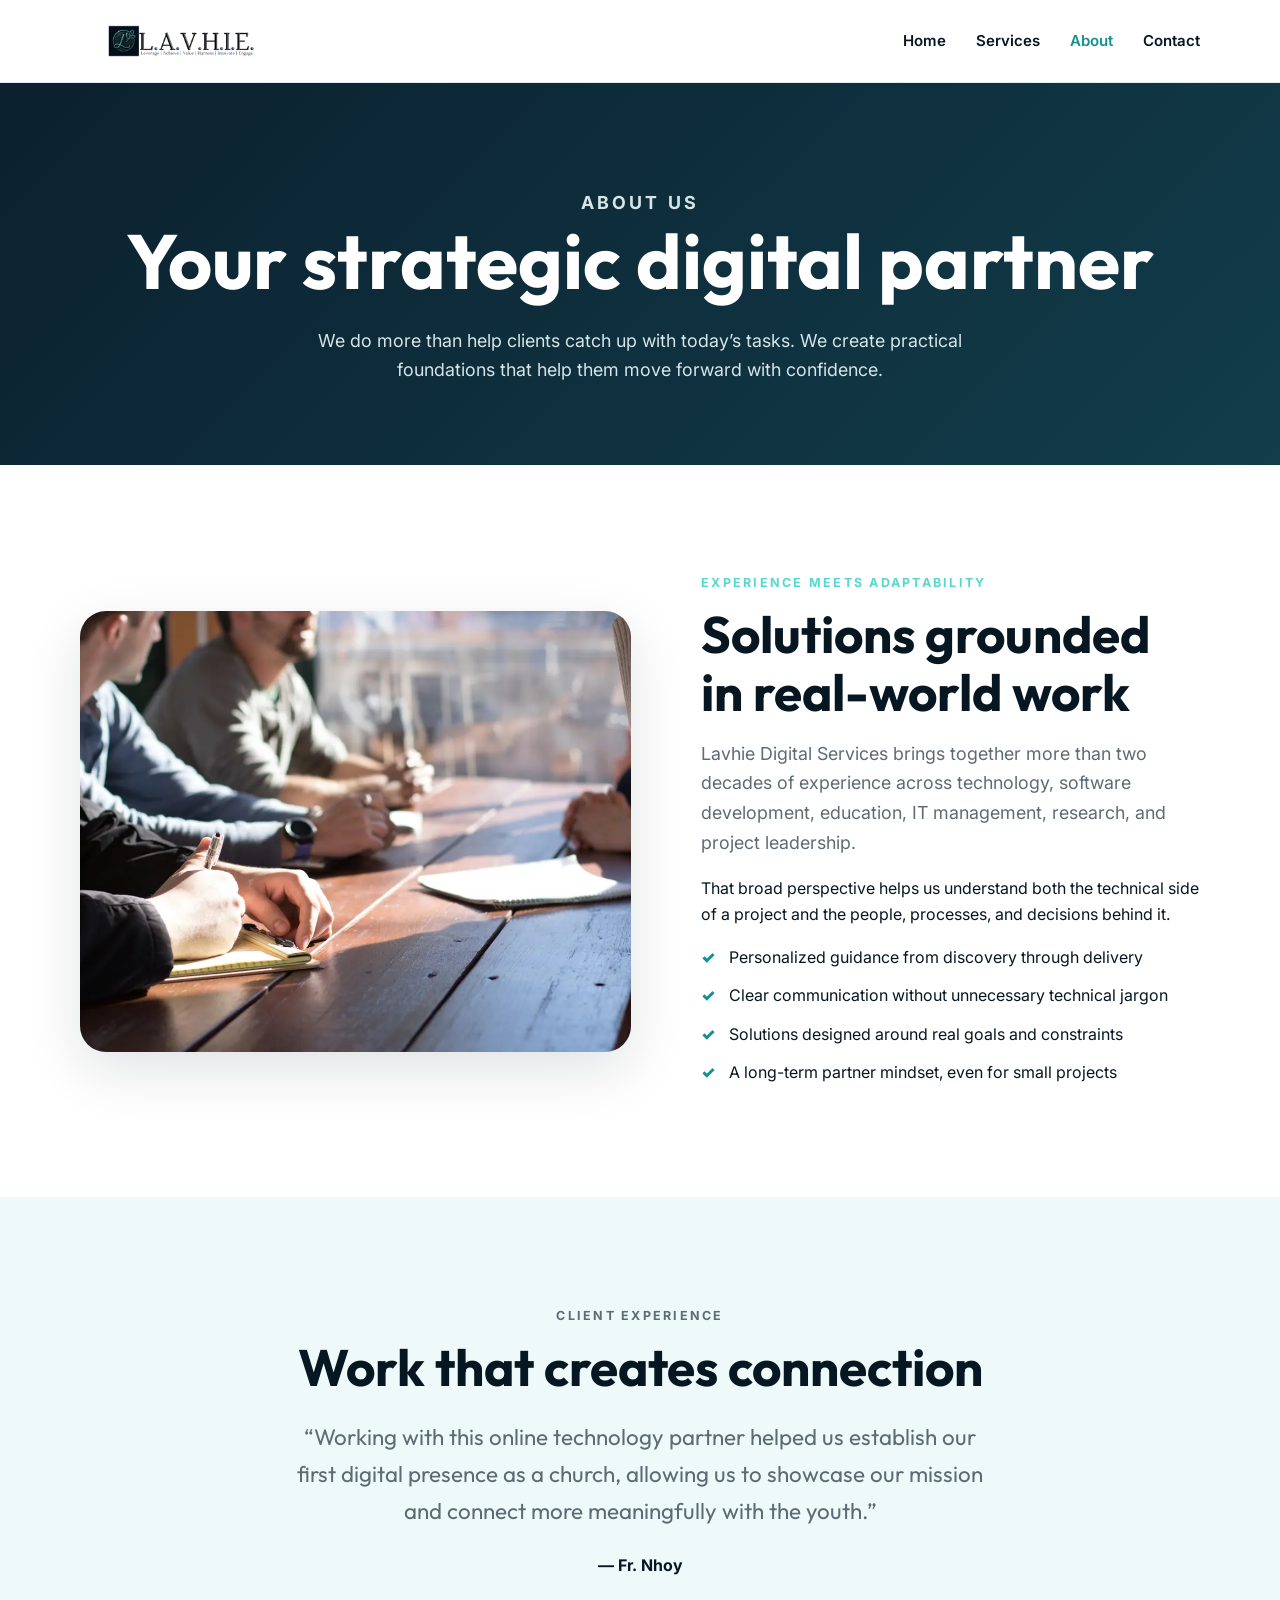
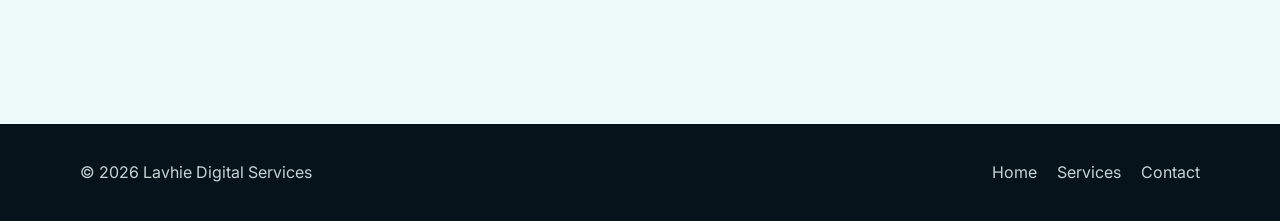
==== about.html @ f2f4be02 "Build initial Lavhie Digital staging website" ====
<!doctype html><html lang="en"><head><meta charset="utf-8"><meta name="viewport" content="width=device-width,initial-scale=1"><meta name="description" content="Meet Lavhie Digital Services, a strategic technology and productivity partner for businesses, organizations, and professionals."><title>About | Lavhie Digital</title><link rel="preconnect" href="https://fonts.googleapis.com"><link rel="preconnect" href="https://fonts.gstatic.com" crossorigin><link href="https://fonts.googleapis.com/css2?family=Inter:wght@400;500;600;700&family=Outfit:wght@500;600;700&display=swap" rel="stylesheet"><link rel="stylesheet" href="assets/css/style.css"></head><body><header class="site-header"><nav class="nav container"><a class="brand" href="index.html"><img src="assets/images/logo.webp" alt="Lavhie Digital Services"></a><button class="menu" aria-label="Open navigation">☰</button><div class="nav-links"><a href="index.html">Home</a><a href="services.html">Services</a><a class="active" href="about.html">About</a><a href="contact.html">Contact</a></div></nav></header><main>
<section class="page-hero"><div class="container"><p class="eyebrow">About us</p><h1>Your strategic digital partner</h1><p>We do more than help clients catch up with today’s tasks. We create practical foundations that help them move forward with confidence.</p></div></section>
<section class="section"><div class="container split"><img src="assets/images/about.webp" alt="Team collaborating around a table"><div><p class="eyebrow">Experience meets adaptability</p><h2>Solutions grounded in real-world work</h2><p class="lead">Lavhie Digital Services brings together more than two decades of experience across technology, software development, education, IT management, research, and project leadership.</p><p>That broad perspective helps us understand both the technical side of a project and the people, processes, and decisions behind it.</p><ul class="checks"><li>Personalized guidance from discovery through delivery</li><li>Clear communication without unnecessary technical jargon</li><li>Solutions designed around real goals and constraints</li><li>A long-term partner mindset, even for small projects</li></ul></div></div></section>
<section class="section section-soft"><div class="container"><div class="section-head"><p class="eyebrow">Client experience</p><h2>Work that creates connection</h2><p class="quote">“Working with this online technology partner helped us establish our first digital presence as a church, allowing us to showcase our mission and connect more meaningfully with the youth.”</p><strong>— Fr. Nhoy</strong></div></div></section>
</main><footer class="site-footer"><div class="container footer-row"><span>© <span data-year></span> Lavhie Digital Services</span><div class="footer-links"><a href="index.html">Home</a><a href="services.html">Services</a><a href="contact.html">Contact</a></div></div></footer><script src="assets/js/main.js"></script></body></html>
---- assets/css/style.css ----
:root{--ink:#071722;--navy:#0b202e;--teal:#58d7d1;--teal-dark:#168f91;--mist:#eefafa;--white:#fff;--muted:#5d6b74;--line:#dce7e9;--shadow:0 18px 55px rgba(7,23,34,.12)}
*{box-sizing:border-box}html{scroll-behavior:smooth}body{margin:0;font-family:Inter,Arial,sans-serif;color:var(--ink);line-height:1.65;background:#fff}a{color:inherit;text-decoration:none}img{max-width:100%;display:block}.container{width:min(1120px,calc(100% - 40px));margin:auto}
.site-header{position:sticky;top:0;z-index:20;background:rgba(255,255,255,.94);backdrop-filter:blur(12px);border-bottom:1px solid rgba(220,231,233,.8)}.nav{height:82px;display:flex;align-items:center;justify-content:space-between}.brand img{width:205px;height:66px;object-fit:contain}.nav-links{display:flex;align-items:center;gap:30px}.nav-links a{font-weight:600;font-size:.94rem}.nav-links a:hover,.nav-links a.active{color:var(--teal-dark)}.menu{display:none;border:0;background:none;font-size:1.6rem}
.hero{min-height:690px;display:grid;place-items:center;text-align:center;color:#fff;background:linear-gradient(90deg,rgba(4,18,27,.88),rgba(4,18,27,.68)),url('../images/hero.webp') center/cover}.hero-inner{max-width:880px;padding:90px 0}.eyebrow{text-transform:uppercase;letter-spacing:.18em;font-size:.78rem;font-weight:700;color:var(--teal)}h1,h2,h3{font-family:Outfit,Inter,sans-serif;line-height:1.12;margin-top:0}h1{font-size:clamp(2.7rem,6vw,5.2rem);margin-bottom:22px}h2{font-size:clamp(2rem,4vw,3.3rem);margin-bottom:18px}h3{font-size:1.35rem}.hero p{font-size:1.18rem;max-width:740px;margin:0 auto 30px}.tagline{font-weight:700;letter-spacing:.06em}.actions{display:flex;justify-content:center;gap:14px;flex-wrap:wrap}.btn{display:inline-flex;align-items:center;justify-content:center;min-height:50px;padding:0 25px;border-radius:999px;font-weight:700;border:1px solid var(--teal);background:var(--teal);color:var(--ink)}.btn:hover{transform:translateY(-2px)}.btn-outline{background:transparent;color:#fff;border-color:#fff}.btn-dark{background:var(--navy);color:#fff;border-color:var(--navy)}
.section{padding:96px 0}.section-soft{background:var(--mist)}.section-dark{background:var(--navy);color:#fff}.section-head{max-width:700px;margin:0 auto 50px;text-align:center}.section-head p{color:var(--muted)}.section-dark .section-head p{color:#c9d7dc}.split{display:grid;grid-template-columns:1.05fr .95fr;gap:70px;align-items:center}.split img{border-radius:26px;box-shadow:var(--shadow);aspect-ratio:5/4;object-fit:cover}.lead{font-size:1.12rem;color:var(--muted)}
.grid{display:grid;grid-template-columns:repeat(3,1fr);gap:24px}.card{padding:32px;border:1px solid var(--line);border-radius:22px;background:#fff;box-shadow:0 10px 35px rgba(7,23,34,.06)}.card-icon{width:48px;height:48px;border-radius:14px;display:grid;place-items:center;background:var(--mist);color:var(--teal-dark);font-weight:800;margin-bottom:24px}.card p{color:var(--muted);margin-bottom:0}.checks{padding:0;list-style:none}.checks li{margin:12px 0;padding-left:28px;position:relative}.checks li:before{content:'✓';position:absolute;left:0;color:var(--teal-dark);font-weight:900}.page-hero{padding:105px 0 80px;background:linear-gradient(135deg,var(--navy),#123d4b);color:#fff;text-align:center}.page-hero p{max-width:720px;margin:auto;color:#d6e5e8;font-size:1.12rem}
.faq{max-width:850px;margin:auto}.faq details{border-bottom:1px solid var(--line);padding:20px 0}.faq summary{font-weight:700;cursor:pointer}.faq p{color:var(--muted)}.quote{font-size:1.4rem;font-family:Outfit,sans-serif}.contact-grid{display:grid;grid-template-columns:.8fr 1.2fr;gap:50px}.contact-card{background:var(--navy);color:#fff;padding:40px;border-radius:24px}.contact-card a{color:var(--teal)}form{display:grid;gap:18px}label{font-weight:700;font-size:.9rem}input,textarea{width:100%;padding:15px;border:1px solid #cad8dc;border-radius:12px;font:inherit}textarea{min-height:150px;resize:vertical}
.cta{text-align:center}.site-footer{padding:35px 0;background:#06131b;color:#c7d2d6}.footer-row{display:flex;justify-content:space-between;gap:30px;align-items:center}.footer-links{display:flex;gap:20px}.small{font-size:.88rem;color:var(--muted)}
@media(max-width:800px){.menu{display:block}.nav-links{display:none;position:absolute;top:82px;left:0;right:0;background:#fff;padding:24px 20px;flex-direction:column;box-shadow:var(--shadow)}.nav-links.open{display:flex}.split,.contact-grid{grid-template-columns:1fr;gap:40px}.grid{grid-template-columns:1fr}.section{padding:70px 0}.hero{min-height:620px}.footer-row{flex-direction:column;text-align:center}}
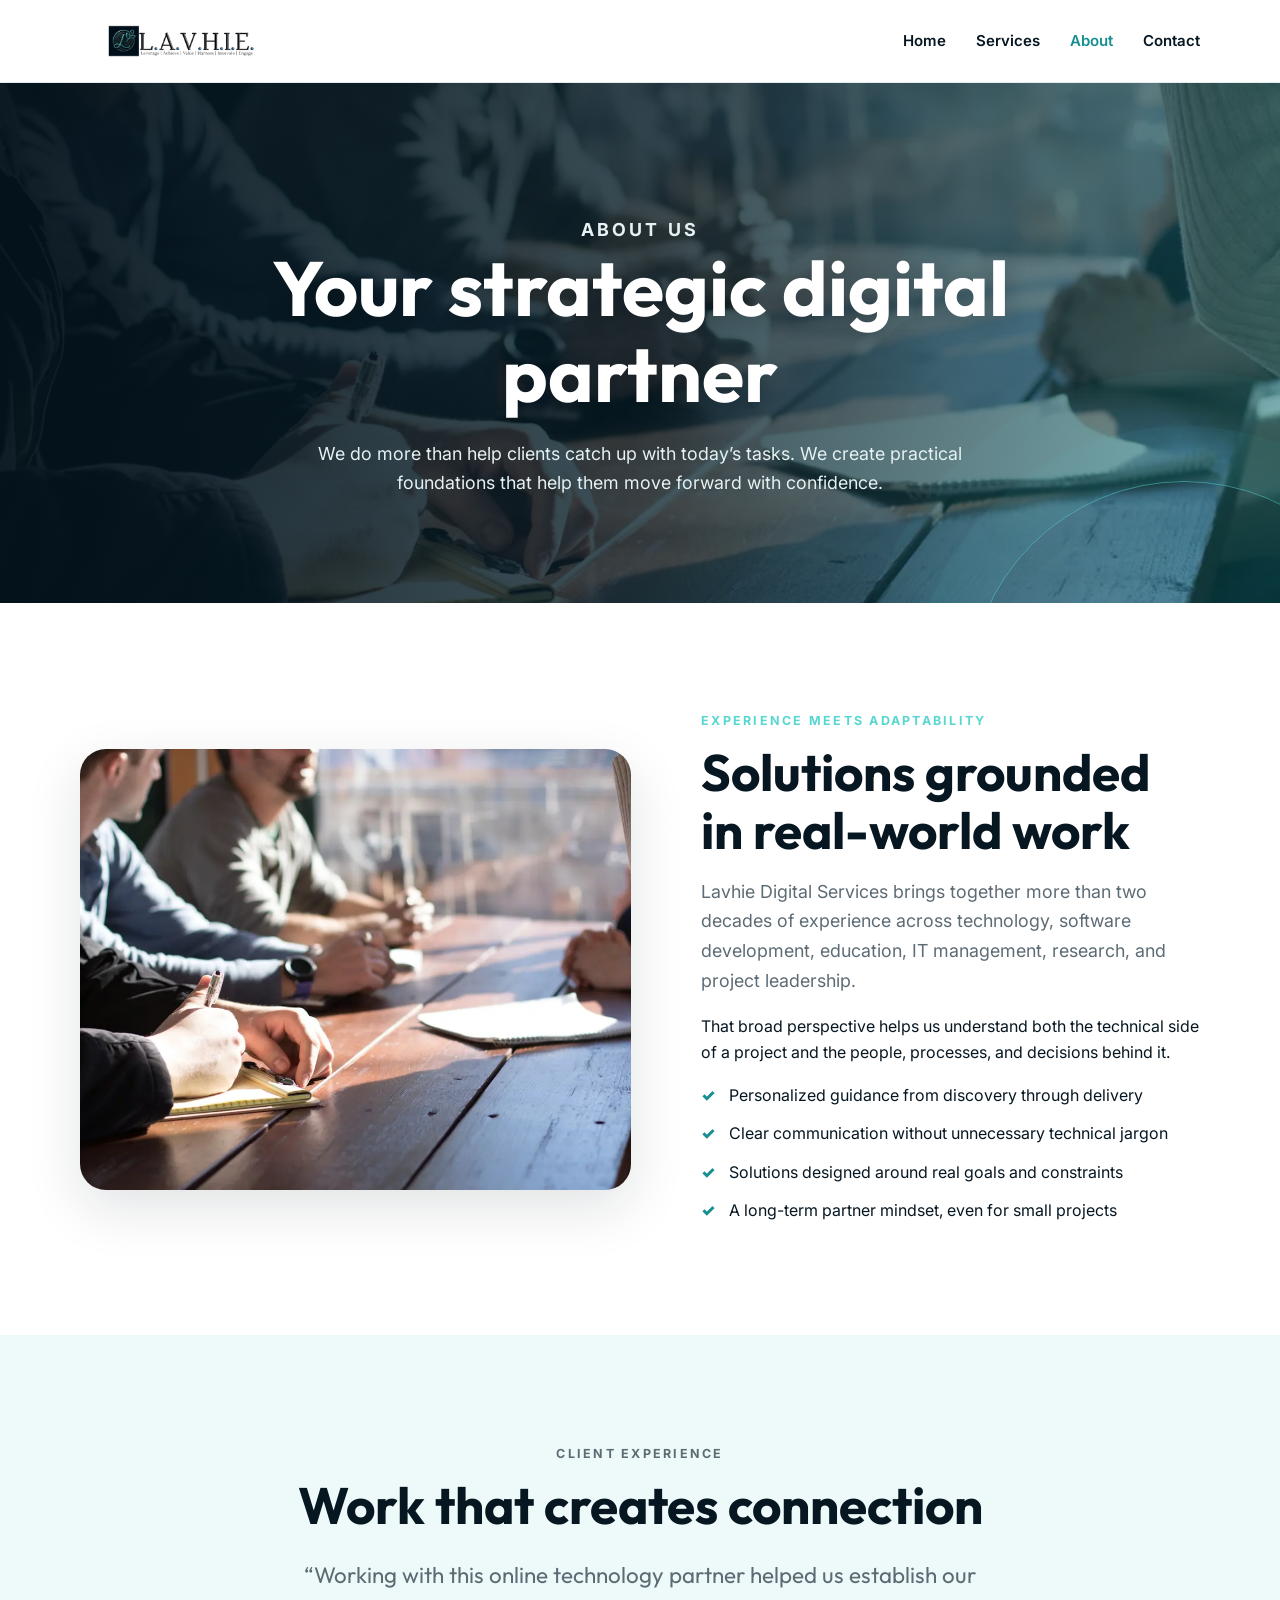
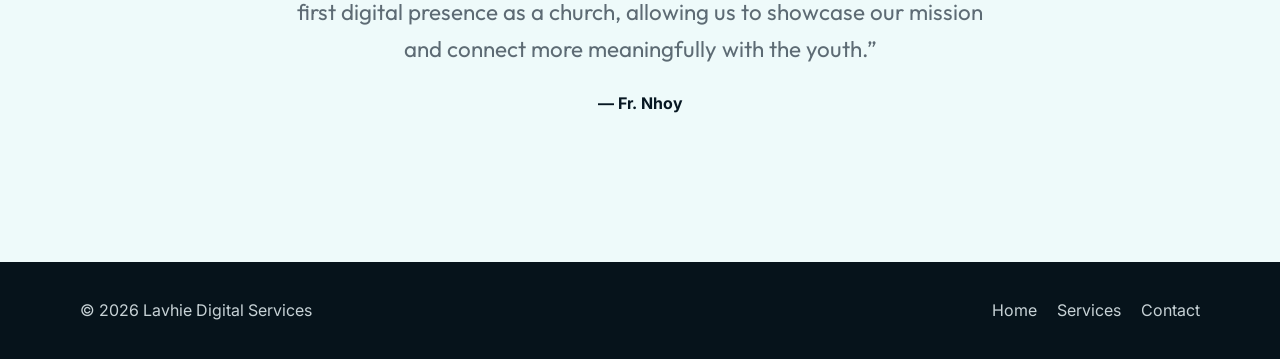
==== commit 2eb1fffa: "Redesign interior page banners" ====
--- a/about.html
+++ b/about.html
@@ -1,5 +1,5 @@
 <!doctype html><html lang="en"><head><meta charset="utf-8"><meta name="viewport" content="width=device-width,initial-scale=1"><meta name="description" content="Meet Lavhie Digital Services, a strategic technology and productivity partner for businesses, organizations, and professionals."><title>About | Lavhie Digital</title><link rel="preconnect" href="https://fonts.googleapis.com"><link rel="preconnect" href="https://fonts.gstatic.com" crossorigin><link href="https://fonts.googleapis.com/css2?family=Inter:wght@400;500;600;700&family=Outfit:wght@500;600;700&display=swap" rel="stylesheet"><link rel="stylesheet" href="assets/css/style.css"></head><body><header class="site-header"><nav class="nav container"><a class="brand" href="index.html"><img src="assets/images/logo.webp" alt="Lavhie Digital Services"></a><button class="menu" aria-label="Open navigation">☰</button><div class="nav-links"><a href="index.html">Home</a><a href="services.html">Services</a><a class="active" href="about.html">About</a><a href="contact.html">Contact</a></div></nav></header><main>
-<section class="page-hero"><div class="container"><p class="eyebrow">About us</p><h1>Your strategic digital partner</h1><p>We do more than help clients catch up with today’s tasks. We create practical foundations that help them move forward with confidence.</p></div></section>
+<section class="page-hero about-banner"><div class="container"><p class="eyebrow">About us</p><h1>Your strategic digital partner</h1><p>We do more than help clients catch up with today’s tasks. We create practical foundations that help them move forward with confidence.</p></div></section>
 <section class="section"><div class="container split"><img src="assets/images/about.webp" alt="Team collaborating around a table"><div><p class="eyebrow">Experience meets adaptability</p><h2>Solutions grounded in real-world work</h2><p class="lead">Lavhie Digital Services brings together more than two decades of experience across technology, software development, education, IT management, research, and project leadership.</p><p>That broad perspective helps us understand both the technical side of a project and the people, processes, and decisions behind it.</p><ul class="checks"><li>Personalized guidance from discovery through delivery</li><li>Clear communication without unnecessary technical jargon</li><li>Solutions designed around real goals and constraints</li><li>A long-term partner mindset, even for small projects</li></ul></div></div></section>
 <section class="section section-soft"><div class="container"><div class="section-head"><p class="eyebrow">Client experience</p><h2>Work that creates connection</h2><p class="quote">“Working with this online technology partner helped us establish our first digital presence as a church, allowing us to showcase our mission and connect more meaningfully with the youth.”</p><strong>— Fr. Nhoy</strong></div></div></section>
 </main><footer class="site-footer"><div class="container footer-row"><span>© <span data-year></span> Lavhie Digital Services</span><div class="footer-links"><a href="index.html">Home</a><a href="services.html">Services</a><a href="contact.html">Contact</a></div></div></footer><script src="assets/js/main.js"></script></body></html>
--- a/assets/css/style.css
+++ b/assets/css/style.css
@@ -4,6 +4,7 @@
 .hero{min-height:690px;display:grid;place-items:center;text-align:center;color:#fff;background:linear-gradient(90deg,rgba(4,18,27,.88),rgba(4,18,27,.68)),url('../images/hero.webp') center/cover}.hero-inner{max-width:880px;padding:90px 0}.eyebrow{text-transform:uppercase;letter-spacing:.18em;font-size:.78rem;font-weight:700;color:var(--teal)}h1,h2,h3{font-family:Outfit,Inter,sans-serif;line-height:1.12;margin-top:0}h1{font-size:clamp(2.7rem,6vw,5.2rem);margin-bottom:22px}h2{font-size:clamp(2rem,4vw,3.3rem);margin-bottom:18px}h3{font-size:1.35rem}.hero p{font-size:1.18rem;max-width:740px;margin:0 auto 30px}.tagline{font-weight:700;letter-spacing:.06em}.actions{display:flex;justify-content:center;gap:14px;flex-wrap:wrap}.btn{display:inline-flex;align-items:center;justify-content:center;min-height:50px;padding:0 25px;border-radius:999px;font-weight:700;border:1px solid var(--teal);background:var(--teal);color:var(--ink)}.btn:hover{transform:translateY(-2px)}.btn-outline{background:transparent;color:#fff;border-color:#fff}.btn-dark{background:var(--navy);color:#fff;border-color:var(--navy)}
 .section{padding:96px 0}.section-soft{background:var(--mist)}.section-dark{background:var(--navy);color:#fff}.section-head{max-width:700px;margin:0 auto 50px;text-align:center}.section-head p{color:var(--muted)}.section-dark .section-head p{color:#c9d7dc}.split{display:grid;grid-template-columns:1.05fr .95fr;gap:70px;align-items:center}.split img{border-radius:26px;box-shadow:var(--shadow);aspect-ratio:5/4;object-fit:cover}.lead{font-size:1.12rem;color:var(--muted)}
 .grid{display:grid;grid-template-columns:repeat(3,1fr);gap:24px}.card{padding:32px;border:1px solid var(--line);border-radius:22px;background:#fff;box-shadow:0 10px 35px rgba(7,23,34,.06)}.card-icon{width:48px;height:48px;border-radius:14px;display:grid;place-items:center;background:var(--mist);color:var(--teal-dark);font-weight:800;margin-bottom:24px}.card p{color:var(--muted);margin-bottom:0}.checks{padding:0;list-style:none}.checks li{margin:12px 0;padding-left:28px;position:relative}.checks li:before{content:'✓';position:absolute;left:0;color:var(--teal-dark);font-weight:900}.page-hero{padding:105px 0 80px;background:linear-gradient(135deg,var(--navy),#123d4b);color:#fff;text-align:center}.page-hero p{max-width:720px;margin:auto;color:#d6e5e8;font-size:1.12rem}
+.page-hero{position:relative;isolation:isolate;overflow:hidden;padding:132px 0 105px;background-position:center;background-size:cover}.page-hero:before{content:'';position:absolute;inset:0;z-index:-2;background:linear-gradient(100deg,rgba(4,18,27,.95),rgba(4,28,39,.78),rgba(12,103,108,.5))}.page-hero:after{content:'';position:absolute;z-index:-1;width:430px;height:430px;right:-120px;bottom:-310px;border-radius:50%;border:1px solid rgba(88,215,209,.5);box-shadow:0 0 0 55px rgba(88,215,209,.05),0 0 0 110px rgba(88,215,209,.035)}.page-hero.services-banner{background-image:url('../images/digital-solutions.webp');background-position:center 42%}.page-hero.about-banner{background-image:url('../images/about.webp');background-position:center 48%}.page-hero.contact-banner{background-image:url('../images/hero.webp');background-position:center 58%}.page-hero h1{max-width:900px;margin-left:auto;margin-right:auto;text-shadow:0 4px 22px rgba(0,0,0,.24)}.page-hero p{color:#e5f1f2}
 .faq{max-width:850px;margin:auto}.faq details{border-bottom:1px solid var(--line);padding:20px 0}.faq summary{font-weight:700;cursor:pointer}.faq p{color:var(--muted)}.quote{font-size:1.4rem;font-family:Outfit,sans-serif}.contact-grid{display:grid;grid-template-columns:.8fr 1.2fr;gap:50px}.contact-card{background:var(--navy);color:#fff;padding:40px;border-radius:24px}.contact-card a{color:var(--teal)}form{display:grid;gap:18px}label{font-weight:700;font-size:.9rem}input,textarea{width:100%;padding:15px;border:1px solid #cad8dc;border-radius:12px;font:inherit}textarea{min-height:150px;resize:vertical}
 .cta{text-align:center}.site-footer{padding:35px 0;background:#06131b;color:#c7d2d6}.footer-row{display:flex;justify-content:space-between;gap:30px;align-items:center}.footer-links{display:flex;gap:20px}.small{font-size:.88rem;color:var(--muted)}
 @media(max-width:800px){.menu{display:block}.nav-links{display:none;position:absolute;top:82px;left:0;right:0;background:#fff;padding:24px 20px;flex-direction:column;box-shadow:var(--shadow)}.nav-links.open{display:flex}.split,.contact-grid{grid-template-columns:1fr;gap:40px}.grid{grid-template-columns:1fr}.section{padding:70px 0}.hero{min-height:620px}.footer-row{flex-direction:column;text-align:center}}
